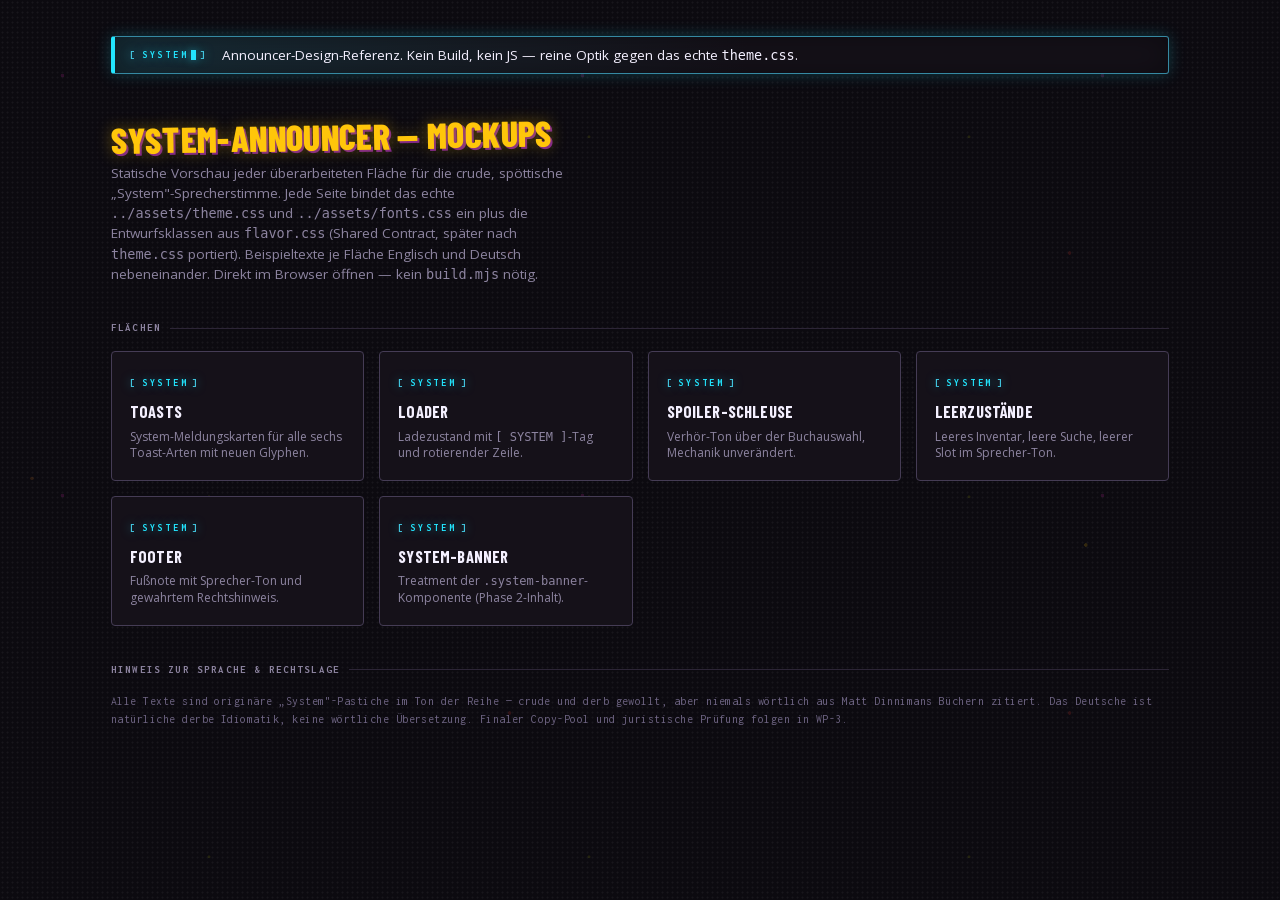
==== mockups/index.html @ 51b29f86 "feat(mockups): WP-1 static HTML mockups with announcer flavor.css" ====
<!doctype html>
<html lang="de">
  <head>
    <meta charset="utf-8" />
    <meta name="viewport" content="width=device-width, initial-scale=1" />
    <title>System-Announcer — Mockup-Galerie</title>
    <link rel="stylesheet" href="../assets/fonts.css" />
    <link rel="stylesheet" href="../assets/theme.css" />
    <link rel="stylesheet" href="flavor.css" />
  </head>
  <body>
    <div class="mock-page">
      <div class="system-banner" style="margin-bottom: 2rem">
        <span class="system-tag system-tag--caret">SYSTEM<span class="system-caret"></span></span>
        <span class="system-banner-body">
          Announcer-Design-Referenz. Kein Build, kein JS — reine Optik gegen das
          echte <code>theme.css</code>.
        </span>
      </div>

      <h1 class="mock-title">System-Announcer — Mockups</h1>
      <p class="mock-lead">
        Statische Vorschau jeder überarbeiteten Fläche für die crude, spöttische
        „System"-Sprecherstimme. Jede Seite bindet das echte
        <code>../assets/theme.css</code> und <code>../assets/fonts.css</code> ein
        plus die Entwurfsklassen aus <code>flavor.css</code> (Shared Contract,
        später nach <code>theme.css</code> portiert). Beispieltexte je Fläche
        Englisch und Deutsch nebeneinander. Direkt im Browser öffnen — kein
        <code>build.mjs</code> nötig.
      </p>

      <div class="mock-section">
        <h2>Flächen</h2>
        <div class="mock-gallery">
          <a class="mock-card" href="toasts.html">
            <span class="system-tag">SYSTEM</span>
            <h3>Toasts</h3>
            <p>System-Meldungskarten für alle sechs Toast-Arten mit neuen Glyphen.</p>
          </a>
          <a class="mock-card" href="loader.html">
            <span class="system-tag">SYSTEM</span>
            <h3>Loader</h3>
            <p>Ladezustand mit <code>[ SYSTEM ]</code>-Tag und rotierender Zeile.</p>
          </a>
          <a class="mock-card" href="gate.html">
            <span class="system-tag">SYSTEM</span>
            <h3>Spoiler-Schleuse</h3>
            <p>Verhör-Ton über der Buchauswahl, Mechanik unverändert.</p>
          </a>
          <a class="mock-card" href="empty-states.html">
            <span class="system-tag">SYSTEM</span>
            <h3>Leerzustände</h3>
            <p>Leeres Inventar, leere Suche, leerer Slot im Sprecher-Ton.</p>
          </a>
          <a class="mock-card" href="footer.html">
            <span class="system-tag">SYSTEM</span>
            <h3>Footer</h3>
            <p>Fußnote mit Sprecher-Ton und gewahrtem Rechtshinweis.</p>
          </a>
          <a class="mock-card" href="system-banner.html">
            <span class="system-tag">SYSTEM</span>
            <h3>System-Banner</h3>
            <p>Treatment der <code>.system-banner</code>-Komponente (Phase 2-Inhalt).</p>
          </a>
        </div>
      </div>

      <div class="mock-section">
        <h2>Hinweis zur Sprache &amp; Rechtslage</h2>
        <p class="mock-note">
          Alle Texte sind originäre „System"-Pastiche im Ton der Reihe — crude und
          derb gewollt, aber niemals wörtlich aus Matt Dinnimans Büchern zitiert.
          Das Deutsche ist natürliche derbe Idiomatik, keine wörtliche Übersetzung.
          Finaler Copy-Pool und juristische Prüfung folgen in WP-3.
        </p>
      </div>
    </div>
  </body>
</html>
---- assets/fonts.css ----
/* Erzeugt von fonts.mjs — nicht von Hand bearbeiten.
   Latin-Schnitte von Barlow Condensed, Inconsolata und Open Sans,
   eingebettet, damit die Seite ohne Netzwerk in ihren Schriften erscheint. */

@font-face {
  font-family: 'Barlow Condensed';
  font-style: normal;
  font-weight: 600;
  font-display: swap;
  src: url([data-uri]) format('woff2');
  unicode-range: U+0000-00FF, U+0131, U+0152-0153, U+02BB-02BC, U+02C6, U+02DA, U+02DC, U+0304, U+0308, U+0329, U+2000-206F, U+20AC, U+2122, U+2191, U+2193, U+2212, U+2215, U+FEFF, U+FFFD;
}

@font-face {
  font-family: 'Barlow Condensed';
  font-style: normal;
  font-weight: 700;
  font-display: swap;
  src: url([data-uri]) format('woff2');
  unicode-range: U+0000-00FF, U+0131, U+0152-0153, U+02BB-02BC, U+02C6, U+02DA, U+02DC, U+0304, U+0308, U+0329, U+2000-206F, U+20AC, U+2122, U+2191, U+2193, U+2212, U+2215, U+FEFF, U+FFFD;
}

@font-face {
  font-family: 'Barlow Condensed';
  font-style: normal;
  font-weight: 800;
  font-display: swap;
  src: url([data-uri]) format('woff2');
  unicode-range: U+0000-00FF, U+0131, U+0152-0153, U+02BB-02BC, U+02C6, U+02DA, U+02DC, U+0304, U+0308, U+0329, U+2000-206F, U+20AC, U+2122, U+2191, U+2193, U+2212, U+2215, U+FEFF, U+FFFD;
}

@font-face {
  font-family: 'Inconsolata';
  font-style: normal;
  font-weight: 400 700;
  font-stretch: 100%;
  font-display: swap;
  src: url([data-uri]) format('woff2');
  unicode-range: U+0000-00FF, U+0131, U+0152-0153, U+02BB-02BC, U+02C6, U+02DA, U+02DC, U+0304, U+0308, U+0329, U+2000-206F, U+20AC, U+2122, U+2191, U+2193, U+2212, U+2215, U+FEFF, U+FFFD;
}

@font-face {
  font-family: 'Open Sans';
  font-style: italic;
  font-weight: 400;
  font-stretch: 100%;
  font-display: swap;
  src: url([data-uri]) format('woff2');
  unicode-range: U+0000-00FF, U+0131, U+0152-0153, U+02BB-02BC, U+02C6, U+02DA, U+02DC, U+0304, U+0308, U+0329, U+2000-206F, U+20AC, U+2122, U+2191, U+2193, U+2212, U+2215, U+FEFF, U+FFFD;
}

@font-face {
  font-family: 'Open Sans';
  font-style: normal;
  font-weight: 400 700;
  font-stretch: 100%;
  font-display: swap;
  src: url([data-uri]) format('woff2');
  unicode-range: U+0000-00FF, U+0131, U+0152-0153, U+02BB-02BC, U+02C6, U+02DA, U+02DC, U+0304, U+0308, U+0329, U+2000-206F, U+20AC, U+2122, U+2191, U+2193, U+2212, U+2215, U+FEFF, U+FFFD;
}
---- assets/theme.css ----
/* =========================================================================
   Crawler Blacklight — dunkles Theme
   Farben nach den Buchcovern der Reihe: fast schwarzer Grund, pro Band eine
   Neonfarbe, Glow statt Druckschatten. Carl trägt das Gelb von Buch 1,
   Donut das Magenta von Buch 2; die Zeitleiste läuft durch alle acht.

   Ersetzt das ursprüngliche Stylesheet des Vite-Builds vollständig. Die
   --r-*-Variablennamen sind fix: das JS setzt inline `--qcolor: var(--r-<tier>)`.
   ========================================================================= */

:root {
  --paper: #0c0a10;
  --card: #151119;
  --inset: #1c1722;

  --ink: #f4f0ff;
  --ink-2: #c9c2d6;
  --ink-3: #8d84a0;
  --ink-4: #6f6584;

  --rule: #2c2536;
  --rule-strong: #453c55;

  /* Echte dunkle Fläche — dunkler als jede Karte */
  --black: #0a090d;

  /* Die acht Bandfarben der Cover */
  --book-1: #ffc60a;
  --book-2: #ff2ecc;
  --book-3: #ff3b30;
  --book-4: #eaff00;
  --book-5: #39ff14;
  --book-6: #ff8b1f;
  --book-7: #2ef5c8;
  --book-8: #ff4d5a;

  --amber: var(--book-1);
  --amber-deep: #ffd75e; /* Amber als Text, auf dunklem Grund aufgehellt */
  --crimson: var(--book-2); /* Akzent: das Magenta von Buch 2 */
  --blue: #23e6ff;
  --mint: var(--book-7);
  --acid: var(--book-4);

  /* Raritäten, auf dunklem Grund kontrastgeprüft und neonisiert */
  --r-common: #a49bb4;
  --r-enchanted: #00e5b0;
  --r-uncommon: #4bd936;
  --r-rare: #3fa8ff;
  --r-epic: #c86bff;
  --r-legendary: #ff8b1f;
  --r-unique: #ffc60a;
  --r-celestial: #23e6ff;

  --display: "Barlow Condensed", "Arial Narrow", sans-serif;
  --body: "Open Sans", system-ui, sans-serif;
  --data: Inconsolata, ui-monospace, monospace;

  --shadow-print: 0 0 14px rgba(244, 240, 255, 0.16);
  font-size: 15px;
}

* {
  box-sizing: border-box;
}

body {
  margin: 0;
  /* Konfetti-Sprenkel in den Bandfarben, dazu ein feines Sternenraster */
  background-color: var(--paper);
  background-image:
    radial-gradient(circle at 12% 18%, rgba(255, 46, 204, 0.14) 0 1.5px, transparent 2px),
    radial-gradient(circle at 78% 9%, rgba(255, 198, 10, 0.16) 0 1.5px, transparent 2px),
    radial-gradient(circle at 33% 74%, rgba(46, 245, 200, 0.13) 0 1.5px, transparent 2px),
    radial-gradient(circle at 91% 55%, rgba(255, 59, 48, 0.14) 0 1.5px, transparent 2px),
    radial-gradient(circle at 55% 38%, rgba(234, 255, 0, 0.1) 0 1px, transparent 1.8px),
    radial-gradient(circle at 5% 92%, rgba(255, 139, 31, 0.12) 0 1.5px, transparent 2px),
    radial-gradient(rgba(255, 255, 255, 0.05) 0.8px, transparent 1.2px);
  background-size:
    520px 420px,
    610px 500px,
    470px 530px,
    560px 460px,
    380px 360px,
    640px 520px,
    5px 5px;
  color: var(--ink-2);
  font-family: var(--body);
  font-size: 0.95rem;
  line-height: 1.5;
  min-height: 100vh;
  overflow-x: hidden;
  -webkit-font-smoothing: antialiased;
}

#root {
  min-height: 100vh;
  display: flex;
  flex-direction: column;
  position: relative;
}

/* Der Funken-Canvas bleibt still — boot.js legt ihn ohnehin lahm. */
.embers {
  display: none;
}

h1,
h2,
h3 {
  font-family: var(--display);
  font-weight: 700;
  text-transform: uppercase;
  letter-spacing: 0.01em;
  color: var(--ink);
}

:focus-visible {
  outline: 2px solid var(--crimson);
  outline-offset: 2px;
}

/* ---------------------------------------------------------------- header */

.site-header {
  text-align: center;
  padding: 2.6rem 1rem 0.5rem;
  position: relative;
  z-index: 3;
}

/* Covertypo: leicht gekippt, Gelb von Buch 1, violetter Hard-Shadow */
.site-header h1 {
  margin: 0;
  font-size: clamp(2.2rem, 6vw, 3.6rem);
  font-weight: 800;
  letter-spacing: -0.005em;
  line-height: 0.95;
  transform: rotate(-1.5deg);
  color: var(--amber);
  text-shadow:
    0 0 18px rgba(255, 198, 10, 0.55),
    0 0 60px rgba(255, 198, 10, 0.25),
    3px 3px 0 #7a1f8f;
}

.site-header .tagline {
  color: var(--ink-3);
  margin-top: 0.5rem;
  font-size: 0.92rem;
}

/* Neon-Linie mit Magenta-Marke in der Mitte */
.header-rule {
  width: min(420px, 70%);
  height: 9px;
  margin: 1rem auto 0;
  background:
    linear-gradient(var(--crimson) 0 0) center / 9px 9px no-repeat,
    linear-gradient(
        90deg,
        transparent,
        var(--amber) 18%,
        var(--mint) 50%,
        var(--crimson) 82%,
        transparent
      )
      center / 100% 2px no-repeat;
  filter: drop-shadow(0 0 6px rgba(255, 46, 204, 0.6));
}

.search-pill {
  display: inline-flex;
  align-items: center;
  gap: 0.5rem;
  margin-top: 1.1rem;
  background: var(--card);
  border: 1px solid var(--mint);
  border-radius: 999px;
  padding: 0.4rem 0.7rem 0.4rem 0.9rem;
  color: var(--ink-2);
  font-family: var(--body);
  font-size: 0.85rem;
  cursor: pointer;
  box-shadow:
    0 0 12px rgba(46, 245, 200, 0.25),
    inset 0 0 14px rgba(46, 245, 200, 0.06);
  transition:
    box-shadow 0.15s,
    color 0.15s,
    transform 0.15s;
}

.search-pill:hover {
  color: var(--ink);
  box-shadow:
    0 0 18px rgba(46, 245, 200, 0.5),
    inset 0 0 14px rgba(46, 245, 200, 0.1);
  transform: translate(-2px, -2px);
}

.search-pill-glyph {
  color: var(--mint);
  font-size: 0.95rem;
}

.search-pill kbd,
.palette kbd {
  font-family: var(--data);
  font-weight: 700;
  font-size: 0.66rem;
  letter-spacing: 0.06em;
  color: var(--black);
  background: var(--mint);
  border: none;
  border-radius: 2px;
  padding: 0.18rem 0.4rem;
}

/* ----------------------------------------------------------------- sheets */

.sheets {
  display: grid;
  grid-template-columns: 1fr 1fr;
  gap: 2rem;
  max-width: 1220px;
  width: 100%;
  margin: 2rem auto 0;
  padding: 0 1.6rem 11rem;
  flex: 1;
  align-items: start;
  position: relative;
  z-index: 3;
}

@media (max-width: 920px) {
  .sheets {
    grid-template-columns: 1fr;
  }
}

/* Jede Karte trägt eine Bandfarbe: Carl das Gelb von Buch 1,
   Donut das Magenta von Buch 2 — wie nebeneinander im Regal. */
.panel {
  --accent: var(--book-1);
  position: relative;
  background: var(--card);
  border: 1px solid var(--accent);
  border-radius: 4px;
  box-shadow:
    0 0 0 1px rgba(0, 0, 0, 0.6),
    0 0 22px color-mix(in srgb, var(--accent) 32%, transparent),
    inset 0 0 40px rgba(0, 0, 0, 0.45);
}

.sheets > .panel:nth-child(2) {
  --accent: var(--book-2);
}

/* Passkreuze des Print-Themes — im Blacklight nur noch ein Hauch */
.panel:before,
.panel:after,
.panel .corner-b:before,
.panel .corner-b:after {
  content: "";
  position: absolute;
  width: 14px;
  height: 14px;
  border: 0 solid var(--rule-strong);
  z-index: 4;
  pointer-events: none;
}

.panel:before {
  top: -9px;
  left: -9px;
  border-top-width: 1px;
  border-left-width: 1px;
}

.panel:after {
  top: -9px;
  right: -9px;
  border-top-width: 1px;
  border-right-width: 1px;
}

.panel .corner-b:before {
  bottom: -12px;
  left: -9px;
  border-bottom-width: 1px;
  border-left-width: 1px;
}

.panel .corner-b:after {
  bottom: -12px;
  right: -9px;
  border-bottom-width: 1px;
  border-right-width: 1px;
}

.panel-head {
  display: flex;
  align-items: center;
  gap: 1rem;
  padding: 1.1rem 1.2rem 1rem;
  border-bottom: 1px dashed var(--rule-strong);
  position: relative;
}

.portrait {
  width: 68px;
  height: 68px;
  display: grid;
  place-items: center;
  color: var(--black);
  background: var(--accent);
  border-radius: 4px;
  flex-shrink: 0;
  box-shadow: 0 0 16px color-mix(in srgb, var(--accent) 55%, transparent);
  transform: rotate(-2deg);
}

.identity {
  min-width: 0;
}

.identity h2 {
  margin: 0;
  font-size: 1.9rem;
  font-weight: 800;
  line-height: 1;
  color: var(--accent);
  text-shadow: 0 0 14px color-mix(in srgb, var(--accent) 50%, transparent);
  white-space: nowrap;
  overflow: hidden;
  text-overflow: ellipsis;
}

.identity .subtitle {
  font-family: var(--data);
  color: var(--ink-3);
  font-size: 0.74rem;
  text-transform: uppercase;
  letter-spacing: 0.16em;
  margin-top: 2px;
}

.identity .raceclass {
  color: var(--mint);
  font-size: 0.86rem;
  font-weight: 600;
  margin-top: 5px;
  line-height: 1.3;
}

.level-badge {
  margin-left: auto;
  text-align: center;
  flex-shrink: 0;
  width: 62px;
  height: 62px;
  display: grid;
  place-content: center;
  background: var(--accent);
  border-radius: 50%;
  box-shadow: 0 0 20px color-mix(in srgb, var(--accent) 60%, transparent);
  transform: rotate(6deg);
}

.level-badge .num {
  font-family: var(--display);
  font-weight: 800;
  font-size: 1.8rem;
  color: var(--black);
  line-height: 1;
  font-variant-numeric: tabular-nums;
}

.level-badge .lbl {
  font-family: var(--data);
  font-size: 0.5rem;
  font-weight: 700;
  text-transform: uppercase;
  letter-spacing: 0.16em;
  color: var(--black);
  opacity: 0.7;
  margin-top: 1px;
}

.level-badge.flash {
  animation: badgeburst 0.9s cubic-bezier(0.2, 0.9, 0.3, 1.2);
}

@keyframes badgeburst {
  0% {
    transform: scale(1.18) rotate(6deg);
    background: var(--crimson);
  }
  to {
    transform: scale(1) rotate(6deg);
  }
}

.panel-body {
  padding: 1.2rem;
  display: flex;
  flex-direction: column;
  gap: 1.4rem;
}

/* Abschnittsmarken im Datenstil */
.section-title {
  font-family: var(--data);
  font-size: 0.68rem;
  font-weight: 700;
  text-transform: uppercase;
  letter-spacing: 0.2em;
  color: var(--ink-3);
  display: flex;
  align-items: center;
  gap: 0.55rem;
  margin-bottom: 0.7rem;
}

.section-title .st-icon {
  color: var(--accent, var(--crimson));
  display: inline-flex;
}

.section-title:after {
  content: "";
  flex: 1;
  height: 1px;
  background: var(--rule);
}

.ach-count {
  font-family: var(--data);
  color: var(--ink-3);
  font-weight: 400;
  font-size: 0.66rem;
  letter-spacing: 0.08em;
}

/* ------------------------------------------------------------------ stats */

.stat-grid {
  display: grid;
  grid-template-columns: repeat(5, 1fr);
  gap: 0.5rem;
}

@media (max-width: 480px) {
  .stat-grid {
    grid-template-columns: repeat(3, 1fr);
  }
}

.stat {
  position: relative;
  background: var(--inset);
  border: 1px solid var(--rule);
  border-radius: 3px;
  padding: 0.55rem 0.3rem 0.45rem;
  text-align: center;
  cursor: default;
  transition:
    border-color 0.18s,
    transform 0.18s,
    box-shadow 0.18s;
}

.stat:hover {
  border-color: var(--accent, var(--amber));
  transform: translate(-2px, -2px);
  box-shadow: 0 0 14px color-mix(in srgb, var(--accent, var(--amber)) 35%, transparent);
}

.stat .abbr {
  font-family: var(--data);
  font-size: 0.64rem;
  font-weight: 700;
  letter-spacing: 0.16em;
  color: var(--ink-3);
}

.stat .val {
  font-family: var(--display);
  font-size: 2.1rem;
  font-weight: 800;
  line-height: 1.05;
  color: var(--ink);
  font-variant-numeric: tabular-nums;
}

.stat .gear {
  font-family: var(--data);
  font-size: 0.64rem;
  color: var(--r-uncommon);
  min-height: 0.9rem;
}

.stat.unknown .val {
  color: var(--ink-4);
}

.stat-caveat {
  margin-top: 0.55rem;
  font-size: 0.72rem;
  color: var(--ink-3);
  line-height: 1.4;
}

/* Änderung: Amber-Blitz, auf dunklem Grund halbtransparent */
.stat.changed {
  border-color: var(--rule-strong);
  animation: markchange 1.1s ease-out;
}

.slot.changed {
  border-color: var(--rule-strong);
  animation: markchange 1.1s ease-out;
}

@keyframes markchange {
  0% {
    background-color: color-mix(in srgb, var(--amber) 45%, var(--inset));
  }
  to {
    background-color: var(--inset);
  }
}

/* --------------------------------------------------------------- equipment */

.equip-grid {
  display: grid;
  grid-template-columns: repeat(auto-fill, minmax(158px, 1fr));
  gap: 0.5rem;
}

.slot {
  --qcolor: var(--r-common);
  display: flex;
  align-items: center;
  gap: 0.6rem;
  background: var(--inset);
  border: 1px solid var(--rule);
  border-left: 3px solid var(--rule-strong);
  border-radius: 3px;
  padding: 0.45rem 0.55rem;
  min-height: 58px;
  cursor: default;
  position: relative;
  overflow: hidden;
  transition:
    border-color 0.18s,
    transform 0.18s,
    box-shadow 0.18s;
}

.slot.filled {
  border-left-color: var(--qcolor);
}

.slot.filled:hover {
  transform: translate(-2px, -2px);
  border-color: var(--qcolor);
  border-left-color: var(--qcolor);
  box-shadow: 0 0 14px color-mix(in srgb, var(--qcolor) 35%, transparent);
}

.slot .slot-icon {
  width: 36px;
  height: 36px;
  flex-shrink: 0;
  display: grid;
  place-items: center;
  background: var(--card);
  border: 1px solid var(--rule);
  border-radius: 3px;
  color: var(--qcolor);
}

.slot.empty .slot-icon {
  color: var(--ink-4);
}

.slot .slot-info {
  min-width: 0;
}

.slot .slot-name {
  font-size: 0.84rem;
  font-weight: 600;
  color: var(--ink);
  line-height: 1.2;
  display: -webkit-box;
  -webkit-line-clamp: 2;
  -webkit-box-orient: vertical;
  overflow: hidden;
}

.slot .slot-label {
  font-family: var(--data);
  font-size: 0.58rem;
  text-transform: uppercase;
  letter-spacing: 0.14em;
  color: var(--ink-3);
  margin-top: 2px;
}

.slot-tier {
  font-family: var(--data);
  font-size: 0.58rem;
  font-weight: 700;
  text-transform: uppercase;
  letter-spacing: 0.1em;
}

.slot.empty .slot-name {
  color: var(--ink-4);
  font-weight: 400;
}

/* Der Glanz kehrt zurück: unter Schwarzlicht darf er wieder Magie sein */
.slot.shine:after {
  content: "";
  position: absolute;
  top: 0;
  left: -80%;
  width: 45%;
  height: 100%;
  background: linear-gradient(
    105deg,
    transparent,
    color-mix(in srgb, var(--qcolor) 22%, transparent),
    transparent
  );
  animation: sweep 3.8s ease-in-out infinite;
}

@keyframes sweep {
  0%,
  55% {
    left: -80%;
  }
  85%,
  to {
    left: 130%;
  }
}

.q-common {
  color: var(--r-common);
}
.q-enchanted {
  color: var(--r-enchanted);
}
.q-uncommon {
  color: var(--r-uncommon);
}
.q-rare {
  color: var(--r-rare);
}
.q-epic {
  color: var(--r-epic);
}
.q-legendary {
  color: var(--r-legendary);
}
.q-unique {
  color: var(--r-unique);
}
.q-celestial {
  color: var(--r-celestial);
}

/* --------------------------------------------------------------- inventory */

.inv-grid {
  display: flex;
  flex-wrap: wrap;
  gap: 0.4rem;
}

.inv-item {
  --qcolor: var(--r-common);
  display: inline-flex;
  align-items: center;
  gap: 0.42rem;
  background: var(--inset);
  border: 1px solid var(--rule);
  border-left: 3px solid var(--qcolor);
  border-radius: 3px;
  padding: 0.3rem 0.6rem 0.3rem 0.45rem;
  font-size: 0.82rem;
  color: var(--ink);
  cursor: default;
  transition:
    border-color 0.15s,
    transform 0.15s,
    box-shadow 0.15s;
}

.inv-item.tier-common {
  border-left-color: var(--rule-strong);
}

.inv-item .inv-icon {
  color: var(--qcolor);
  display: inline-flex;
}

.inv-item:hover {
  border-color: var(--qcolor);
  border-left-color: var(--qcolor);
  transform: translate(-1px, -1px);
  box-shadow: 0 0 10px color-mix(in srgb, var(--qcolor) 30%, transparent);
}

.inv-item .qty {
  font-family: var(--data);
  color: var(--ink-3);
  font-size: 0.72rem;
  font-variant-numeric: tabular-nums;
}

.inv-more {
  color: var(--ink-3);
  font-size: 0.8rem;
  padding: 0.3rem;
}

/* -------------------------------------------------------------------- tags */

.tags {
  display: flex;
  flex-wrap: wrap;
  gap: 0.35rem;
}

.tag {
  display: inline-flex;
  align-items: center;
  gap: 0.35rem;
  background: var(--inset);
  border: 1px solid var(--rule);
  border-radius: 3px;
  padding: 0.25rem 0.55rem;
  font-size: 0.8rem;
  color: var(--ink);
  transition: border-color 0.15s;
}

.tag:hover {
  border-color: var(--rule-strong);
}

.tag b {
  font-family: var(--data);
  color: var(--crimson);
  font-weight: 700;
  font-size: 0.72rem;
  font-variant-numeric: tabular-nums;
}

.tag.spell b {
  color: var(--r-epic);
}

.tag.spell:hover {
  border-color: var(--r-epic);
}

/* ------------------------------------------------------------ achievements */

.ach-list {
  max-height: 158px;
  overflow-y: auto;
  display: flex;
  flex-direction: column;
  gap: 0.4rem;
  padding-right: 0.3rem;
  scrollbar-width: thin;
  scrollbar-color: var(--rule-strong) transparent;
}

.ach {
  font-size: 0.82rem;
  border-left: 3px solid var(--amber);
  padding: 0.1rem 0 0.1rem 0.6rem;
}

.ach .ach-name {
  color: var(--ink);
  font-weight: 700;
}

.ach .ach-desc {
  color: var(--ink-3);
}

/* ----------------------------------------------------------------- tooltip */

.tooltip {
  --qcolor: var(--r-common);
  position: fixed;
  z-index: 100;
  width: 300px;
  pointer-events: none;
  background: var(--card);
  border: 1px solid color-mix(in srgb, var(--qcolor) 55%, var(--rule));
  border-top: 3px solid var(--qcolor);
  border-radius: 3px;
  box-shadow:
    0 0 22px color-mix(in srgb, var(--qcolor) 25%, transparent),
    0 14px 34px rgba(0, 0, 0, 0.6);
  font-size: 0.85rem;
  animation: ttfade 0.14s ease-out;
  overflow: hidden;
}

@keyframes ttfade {
  0% {
    opacity: 0;
    transform: translateY(6px);
  }
  to {
    opacity: 1;
  }
}

.tooltip .tt-head {
  display: flex;
  align-items: center;
  gap: 0.6rem;
  padding: 0.7rem 0.9rem 0.6rem;
  border-bottom: 1px solid var(--rule);
}

.tooltip .tt-icon {
  width: 32px;
  height: 32px;
  flex-shrink: 0;
  display: grid;
  place-items: center;
  background: var(--inset);
  border: 1px solid var(--rule);
  border-radius: 3px;
  color: var(--qcolor);
}

.tooltip .tt-name {
  font-family: var(--display);
  font-weight: 700;
  text-transform: uppercase;
  font-size: 1.1rem;
  line-height: 1.1;
  color: var(--ink);
}

.tooltip .tt-inner {
  padding: 0.6rem 0.9rem 0.8rem;
}

.tooltip .tt-type {
  font-family: var(--data);
  color: var(--qcolor);
  font-size: 0.66rem;
  font-weight: 700;
  text-transform: uppercase;
  letter-spacing: 0.14em;
  margin-bottom: 0.45rem;
}

.tooltip .tt-stats {
  color: var(--r-uncommon);
  font-family: var(--data);
  font-size: 0.8rem;
}

.tooltip .tt-stats div {
  margin: 0.12rem 0;
}

.tooltip .tt-effects {
  color: var(--r-rare);
  margin-top: 0.4rem;
  line-height: 1.4;
}

.tooltip .tt-desc {
  color: var(--ink-2);
  font-style: italic;
  margin-top: 0.5rem;
  line-height: 1.45;
}

.tooltip .tt-src {
  font-family: var(--data);
  color: var(--ink-3);
  font-size: 0.7rem;
  margin-top: 0.6rem;
  border-top: 1px solid var(--rule);
  padding-top: 0.45rem;
}

.tt-stats-label {
  font-family: var(--data);
  color: var(--ink-3);
  font-size: 0.66rem;
  text-transform: uppercase;
  letter-spacing: 0.12em;
  margin-bottom: 0.2rem;
}

.tt-meta-label {
  color: var(--ink-3);
}

/* ------------------------------------------------------------------ toasts */

.toasts {
  position: fixed;
  top: 1rem;
  right: 1rem;
  z-index: 90;
  display: flex;
  flex-direction: column;
  gap: 0.5rem;
  pointer-events: none;
  max-width: min(340px, 86vw);
}

.toast {
  display: flex;
  align-items: center;
  gap: 0.65rem;
  background: var(--card);
  border: 1px solid var(--rule-strong);
  border-left: 5px solid var(--amber);
  border-radius: 3px;
  padding: 0.6rem 0.9rem 0.6rem 0.7rem;
  box-shadow:
    0 0 18px rgba(255, 198, 10, 0.2),
    0 10px 26px rgba(0, 0, 0, 0.55);
  --d: 0ms;
  animation:
    toastin 0.35s cubic-bezier(0.2, 0.9, 0.3, 1.2) backwards,
    toastout 0.4s ease-in forwards;
  animation-delay: var(--d), calc(2.9s + var(--d));
}

@keyframes toastin {
  0% {
    opacity: 0;
    transform: translate(60px);
  }
  to {
    opacity: 1;
    transform: none;
  }
}

@keyframes toastout {
  to {
    opacity: 0;
    transform: translate(40px);
  }
}

.toast-icon {
  color: var(--ink);
  display: grid;
  place-items: center;
  flex-shrink: 0;
}

.toast-head {
  font-family: var(--data);
  font-weight: 700;
  font-size: 0.66rem;
  letter-spacing: 0.16em;
  text-transform: uppercase;
  color: var(--amber-deep);
}

.toast-body {
  font-size: 0.85rem;
  color: var(--ink);
  line-height: 1.3;
}

.toast-level_up {
  border-left-color: var(--crimson);
  box-shadow:
    0 0 18px rgba(255, 46, 204, 0.25),
    0 10px 26px rgba(0, 0, 0, 0.55);
}

.toast-level_up .toast-head {
  color: var(--crimson);
}

.toast-item_gained {
  border-left-color: var(--r-epic);
  box-shadow:
    0 0 18px rgba(200, 107, 255, 0.25),
    0 10px 26px rgba(0, 0, 0, 0.55);
}

.toast-item_gained .toast-head {
  color: var(--r-epic);
}

/* ------------------------------------------------ timeline: die Sendeleiste
   Noch dunkler als die Seite; der Regenbogen darin läuft durch alle acht
   Bandfarben — die Leseposition wandert buchstäblich durchs Regal.          */

.timeline {
  position: fixed;
  bottom: 0;
  left: 0;
  right: 0;
  background: rgba(10, 9, 13, 0.94);
  -webkit-backdrop-filter: blur(6px);
  backdrop-filter: blur(6px);
  border-top: 1px solid var(--crimson);
  box-shadow: 0 0 24px rgba(255, 46, 204, 0.22);
  padding: 0.85rem 1.4rem 1rem;
  z-index: 50;
}

.timeline-inner {
  max-width: 1220px;
  margin: 0 auto;
}

.timeline-top {
  display: flex;
  align-items: center;
  margin-bottom: 0.5rem;
  gap: 1rem;
}

.play-btn {
  width: 34px;
  height: 34px;
  border-radius: 50%;
  border: none;
  background: var(--amber);
  color: var(--black);
  font-size: 0.8rem;
  cursor: pointer;
  display: grid;
  place-items: center;
  box-shadow: 0 0 14px rgba(255, 198, 10, 0.5);
  transition: transform 0.15s;
  flex-shrink: 0;
}

.play-btn:hover {
  transform: scale(1.08);
}

.timeline-top .where {
  font-family: var(--display);
  color: var(--ink);
  font-weight: 700;
  text-transform: uppercase;
  font-size: 1.35rem;
  letter-spacing: 0.01em;
  white-space: nowrap;
}

.timeline-top .floor {
  font-family: var(--data);
  color: var(--black);
  background: var(--acid);
  font-size: 0.72rem;
  font-weight: 700;
  letter-spacing: 0.14em;
  text-transform: uppercase;
  border: none;
  padding: 0.24rem 0.6rem;
  border-radius: 3px;
  white-space: nowrap;
  box-shadow: 0 0 10px rgba(234, 255, 0, 0.4);
}

/* Der Tastaturhinweis erscheint nur, wo er ungekürzt in eine Zeile passt. */
.timeline-top .hint {
  display: none;
  font-family: var(--data);
  color: var(--ink-3);
  font-size: 0.7rem;
  letter-spacing: 0.05em;
  text-align: right;
  flex: 1;
  min-width: 0;
  white-space: nowrap;
}

@media (min-width: 1400px) {
  .timeline-top .hint {
    display: block;
  }
}

@media (max-width: 700px) {
  .timeline-top {
    flex-wrap: wrap;
    row-gap: 0.4rem;
  }
  .timeline-top .hint {
    display: none;
  }
  .cap-select {
    margin-left: auto;
  }
  .cap-select span {
    display: none;
  }
  .cap-select select {
    max-width: 46vw;
    text-overflow: ellipsis;
  }
}

.cap-select {
  display: inline-flex;
  align-items: center;
  margin-left: auto; /* hält die Auswahl rechts, auch ohne Hinweistext */
  gap: 0.45rem;
  font-family: var(--data);
  font-size: 0.7rem;
  text-transform: uppercase;
  letter-spacing: 0.1em;
  color: var(--ink-3);
  white-space: nowrap;
}

.cap-select select {
  background: var(--inset);
  color: var(--ink);
  border: 1px solid var(--rule-strong);
  border-radius: 3px;
  font-family: var(--display);
  font-weight: 600;
  text-transform: uppercase;
  letter-spacing: 0.02em;
  font-size: 0.9rem;
  padding: 0.25rem 0.4rem;
  cursor: pointer;
}

.cap-select select:hover {
  border-color: var(--amber);
}

.scrubber {
  position: relative;
  height: 36px;
}

.scrubber input[type="range"] {
  -webkit-appearance: none;
  appearance: none;
  width: 100%;
  height: 36px;
  margin: 0;
  background: transparent;
  position: relative;
  z-index: 2;
  cursor: pointer;
}

.scrubber input[type="range"]::-webkit-slider-runnable-track {
  height: 8px;
  background: transparent;
}

.scrubber input[type="range"]::-moz-range-track {
  height: 8px;
  background: transparent;
}

.scrubber input[type="range"]::-webkit-slider-thumb {
  -webkit-appearance: none;
  width: 22px;
  height: 22px;
  margin-top: -7px;
  border-radius: 50%;
  background: var(--black);
  border: 4px solid var(--amber);
  box-shadow: 0 0 14px rgba(255, 198, 10, 0.7);
}

.scrubber input[type="range"]::-moz-range-thumb {
  width: 19px;
  height: 19px;
  border-radius: 50%;
  background: var(--black);
  border: 4px solid var(--amber);
  box-shadow: 0 0 14px rgba(255, 198, 10, 0.7);
}

.track {
  position: absolute;
  top: 14px;
  left: 0;
  right: 0;
  height: 8px;
  border-radius: 4px;
  background: #221d2b;
  overflow: hidden;
  z-index: 1;
}

/* Der Regenbogen aller acht Bandfarben. background-attachment: fixed hält
   ihn ortsfest, während die Füllung darüber wächst. */
.track .fill {
  height: 100%;
  background: linear-gradient(
    90deg,
    var(--book-1),
    var(--book-2) 15%,
    var(--book-3) 29%,
    var(--book-4) 43%,
    var(--book-5) 57%,
    var(--book-6) 71%,
    var(--book-7) 85%,
    var(--book-8)
  );
  background-attachment: fixed;
  box-shadow: 0 0 12px rgba(255, 46, 204, 0.3);
}

.ticks {
  position: absolute;
  top: 0;
  left: 0;
  right: 0;
  height: 36px;
  z-index: 1;
  pointer-events: none;
}

.tick {
  position: absolute;
  top: 25px;
  width: 1px;
  height: 6px;
  background: var(--rule-strong);
}

.tick.floor {
  top: 6px;
  height: 26px;
  width: 2px;
  background: var(--rule-strong);
}

.tick.book {
  top: 2px;
  height: 30px;
  width: 2px;
  background: var(--crimson);
  box-shadow: 0 0 6px rgba(255, 46, 204, 0.6);
}

.tick-label {
  position: absolute;
  top: -4px;
  transform: translate(-50%);
  font-family: var(--data);
  font-size: 0.56rem;
  font-weight: 700;
  color: var(--ink);
  letter-spacing: 0.12em;
  text-transform: uppercase;
  white-space: nowrap;
}

/* ------------------------------------------------------ command palette ⌘K */

.palette-overlay {
  position: fixed;
  inset: 0;
  z-index: 150;
  background: rgba(5, 4, 8, 0.7);
  -webkit-backdrop-filter: blur(3px);
  backdrop-filter: blur(3px);
  display: flex;
  justify-content: center;
  padding: 12vh 1rem 0;
}

.palette {
  width: min(620px, 100%);
  height: fit-content;
  max-height: 70vh;
  display: flex;
  flex-direction: column;
  background: var(--card);
  border: 1px solid var(--mint);
  border-radius: 4px;
  box-shadow:
    0 0 26px rgba(46, 245, 200, 0.25),
    0 18px 44px rgba(0, 0, 0, 0.65);
  overflow: hidden;
  animation: ttfade 0.14s ease-out;
}

.palette-input-row {
  display: flex;
  align-items: center;
  gap: 0.65rem;
  padding: 0.85rem 0.9rem;
  border-bottom: 1px solid var(--rule-strong);
}

.palette-glyph {
  color: var(--mint);
  font-size: 1.1rem;
}

.palette-input-row input {
  flex: 1;
  background: transparent;
  border: none;
  outline: none;
  color: var(--ink);
  font-family: var(--body);
  font-size: 1rem;
}

.palette-input-row input::placeholder {
  color: var(--ink-4);
}

.palette-results {
  overflow-y: auto;
  padding: 0.35rem 0.45rem 0.5rem;
  scrollbar-width: thin;
  scrollbar-color: var(--rule-strong) transparent;
}

.palette-group {
  font-family: var(--data);
  font-size: 0.62rem;
  font-weight: 700;
  text-transform: uppercase;
  letter-spacing: 0.2em;
  color: var(--ink-3);
  padding: 0.6rem 0.6rem 0.3rem;
}

.palette-item {
  display: flex;
  align-items: center;
  gap: 0.6rem;
  width: 100%;
  text-align: left;
  background: transparent;
  border: 1px solid transparent;
  border-radius: 3px;
  padding: 0.45rem 0.6rem;
  color: var(--ink);
  font-family: var(--body);
  font-size: 0.9rem;
  cursor: pointer;
}

.palette-item.active {
  background: var(--amber);
  border-color: var(--amber);
  box-shadow: 0 0 12px rgba(255, 198, 10, 0.35);
}

.palette-icon {
  display: inline-flex;
  flex-shrink: 0;
}

.palette-name {
  flex: 1;
  min-width: 0;
  white-space: nowrap;
  overflow: hidden;
  text-overflow: ellipsis;
}

.palette-detail {
  color: var(--ink-3);
  font-size: 0.82rem;
}

.palette-where {
  font-family: var(--data);
  color: var(--ink-3);
  font-size: 0.7rem;
  text-transform: uppercase;
  letter-spacing: 0.08em;
  white-space: nowrap;
  flex-shrink: 0;
}

/* Auf dem Amber-Balken trägt nichts mehr seine Raritätsfarbe — sie wäre dort
   nicht lesbar. */
.palette-item.active,
.palette-item.active * {
  color: var(--black);
}

.palette-empty {
  color: var(--ink-3);
  font-style: italic;
  padding: 0.9rem 0.7rem;
}

.palette-hint {
  font-family: var(--data);
  color: var(--ink-3);
  font-size: 0.68rem;
  letter-spacing: 0.06em;
  padding: 0.55rem 0.9rem;
  border-top: 1px solid var(--rule);
}

@media (max-width: 600px) {
  .palette-where,
  .search-pill kbd {
    display: none;
  }
}

/* --------------------------------------------------------- spoiler-schleuse */

.gate {
  position: fixed;
  inset: 0;
  z-index: 200;
  display: grid;
  place-items: center;
  padding: 1.2rem;
  overflow-y: auto;
  background-color: var(--paper);
  background-image:
    radial-gradient(circle at 12% 18%, rgba(255, 46, 204, 0.14) 0 1.5px, transparent 2px),
    radial-gradient(circle at 78% 9%, rgba(255, 198, 10, 0.16) 0 1.5px, transparent 2px),
    radial-gradient(circle at 33% 74%, rgba(46, 245, 200, 0.13) 0 1.5px, transparent 2px),
    radial-gradient(circle at 91% 55%, rgba(255, 59, 48, 0.14) 0 1.5px, transparent 2px),
    radial-gradient(rgba(255, 255, 255, 0.05) 0.8px, transparent 1.2px);
  background-size:
    520px 420px,
    610px 500px,
    470px 530px,
    560px 460px,
    5px 5px;
}

.gate-card {
  max-width: 560px;
  width: 100%;
  background: var(--card);
  border: 1px solid var(--amber);
  border-radius: 4px;
  box-shadow:
    0 0 28px rgba(255, 198, 10, 0.22),
    0 18px 44px rgba(0, 0, 0, 0.6);
  padding: 2rem 2rem 1.4rem;
  text-align: center;
}

.gate-card h1 {
  margin: 0;
  font-size: clamp(1.9rem, 5vw, 2.6rem);
  font-weight: 800;
  line-height: 0.95;
  transform: rotate(-1.5deg);
  color: var(--amber);
  text-shadow:
    0 0 16px rgba(255, 198, 10, 0.5),
    2px 2px 0 #7a1f8f;
}

.gate-sub {
  color: var(--ink-3);
  margin-top: 0.5rem;
  font-size: 0.88rem;
}

.gate-question {
  font-family: var(--display);
  text-transform: uppercase;
  color: var(--ink);
  font-weight: 700;
  font-size: 1.5rem;
  line-height: 1.05;
  margin-top: 1.8rem;
}

.gate-hint {
  color: var(--ink-3);
  font-size: 0.82rem;
  margin: 0.5rem auto 1.2rem;
  max-width: 400px;
  line-height: 1.5;
}

.gate-books {
  display: flex;
  flex-direction: column;
  gap: 0.4rem;
}

/* Jeder Buchknopf trägt die Neonfarbe seines Covers. */
.gate-book {
  --band: var(--book-1);
  display: flex;
  align-items: stretch;
  gap: 0;
  background: var(--inset);
  border: 1px solid var(--rule);
  border-radius: 3px;
  padding: 0;
  cursor: pointer;
  color: var(--ink);
  font-family: var(--body);
  font-size: 0.95rem;
  overflow: hidden;
  transition:
    border-color 0.15s,
    transform 0.15s,
    box-shadow 0.15s;
  text-align: left;
}

.gate-book:nth-child(2) {
  --band: var(--book-2);
}
.gate-book:nth-child(3) {
  --band: var(--book-3);
}
.gate-book:nth-child(4) {
  --band: var(--book-4);
}
.gate-book:nth-child(5) {
  --band: var(--book-5);
}
.gate-book:nth-child(6) {
  --band: var(--book-6);
}
.gate-book:nth-child(7) {
  --band: var(--book-7);
}
.gate-book:nth-child(8) {
  --band: var(--book-8);
}

.gate-book:hover {
  border-color: var(--band);
  transform: translate(-2px, -2px);
  box-shadow: 0 0 16px color-mix(in srgb, var(--band) 40%, transparent);
}

.gate-book-n {
  font-family: var(--data);
  font-weight: 700;
  font-size: 0.68rem;
  letter-spacing: 0.12em;
  text-transform: uppercase;
  color: var(--band);
  background: var(--black);
  flex-shrink: 0;
  width: 5.6rem;
  display: grid;
  place-items: center;
  padding: 0.7rem 0.4rem;
}

.gate-book-title {
  font-family: var(--display);
  font-weight: 600;
  text-transform: uppercase;
  font-size: 1.15rem;
  letter-spacing: 0.01em;
  color: var(--ink);
  display: flex;
  align-items: center;
  padding: 0.55rem 1rem;
  line-height: 1.1;
}

.gate-footer {
  color: var(--ink-4);
  font-size: 0.74rem;
  margin-top: 1.3rem;
}

/* ------------------------------------------------------------------ footer
   Steht im DOM innerhalb der Sendeleiste, also auf schwarzem Grund.        */

.footer-note {
  text-align: center;
  color: var(--ink-3);
  font-size: 0.72rem;
  padding: 0.7rem 1rem 0;
  line-height: 1.6;
}

.footer-note a {
  color: var(--amber);
}

.loading {
  display: grid;
  place-items: center;
  flex: 1;
  font-family: var(--display);
  text-transform: uppercase;
  letter-spacing: 0.1em;
  color: var(--ink-3);
  font-size: 1.4rem;
  animation: pulse 1.6s ease-in-out infinite;
}

@keyframes pulse {
  50% {
    opacity: 0.4;
  }
}

@media (prefers-reduced-motion: reduce) {
  *,
  *:before,
  *:after {
    animation-duration: 0.01ms !important;
    transition-duration: 0.01ms !important;
  }
}
---- mockups/flavor.css ----
/* =========================================================================
   flavor.css — "System"-Announcer-Optik (Entwurf / Shared Contract)
   =========================================================================

   THROWAWAY WORKING COPY. Diese Datei ist die Design-Werkbank für die
   "System"-Sprecher-Identität. Ihre Regeln werden in WP-7 1:1 nach
   assets/theme.css KOPIERT (nicht neu geschrieben); danach wird diese Datei
   gelöscht. Bis dahin ist die hier definierte Klassenliste der verbindliche
   SHARED CONTRACT zwischen

     - den Mockups (mockups/*.html)
     - dem gebauten Theme (assets/theme.css, WP-7)
     - dem App-Markup (assets/app.js, WP-6)

   Wird NACH assets/theme.css geladen und überschreibt dort gezielt die
   bestehenden .toast-* / .loading / .gate* / .slot.empty / .footer-note
   Regeln. Nutzt ausschließlich vorhandene Theme-Variablen (--book-1..8,
   --crimson, --amber, --blue, Raritätsfarben) und Inline-SVG — keine
   externen/Raster-Assets (offline/file://-Zwang).

   Leitidee: Das "System" ist eine fremde, spöttische Spielleiter-Stimme, die
   sich über die Blacklight-Oberfläche legt. Ihr Erkennungszeichen ist ein
   monospaces, neonblaues "SYSTEM"-Label (var(--blue), var(--data)) mit
   Klammern und blinkendem Caret. Die bandtypische Neonfarbe bleibt pro
   Ereignis erhalten (Toast-Kind-Farbe an der linken Schiene).

   --------------------------------------------------------------------------
   Klassen-Inventar (Shared Contract — WP-6 und WP-7 prüfen dagegen):

     .system-tag            wiederverwendbares "[ SYSTEM ]"-Chip (Kern-Identität)
     .system-tag--caret     Variante mit blinkendem Terminal-Caret
     .system-banner         eigenständiges Sprecher-Banner (jetzt gebaut,
                            Inhalt erst Phase 2)
     .system-banner-body    Textzeile im Banner

     Toast als System-Meldungskarte (überschreibt theme.css):
     .toast                 Karte, setzt --kind (Ereignisfarbe), Schiene via ::before
     .toast-sys             monospacer "SYSTEM"-Header in der Karte
     .toast-copy            Text-Spalte (sys / head / body)
     .toast-head            Kind-Label in --kind
     .toast-body            Flavor-Zeile
     .toast-icon            Glyph-Feld, in --kind getönt
     .toast-level_up / .toast-item_gained / .toast-achievement /
     .toast-title_gained / .toast-spell_gained / .toast-floor_change
                            setzen jeweils nur --kind

     Sprecher-Behandlung bestehender Flächen:
     .loading.system-loading      Loader mit SYSTEM-Tag + Flavor
     .gate-card.system-gate       Spoiler-Schleuse mit SYSTEM-Kopf
     .slot.empty.system-empty     leerer Slot mit spöttischer Zeile
     .footer-note.system-footer   Fußnote im Sprecher-Ton

     Hilfsklassen der Mockups (NICHT Teil des Contracts, nur Demo-Layout):
     .mock-*  — siehe unten, werden nicht portiert
   ========================================================================= */

/* --------------------------------------------------------- Kern: SYSTEM-Tag */

/* Das "[ SYSTEM ]"-Chip — die wiederkehrende Identität auf allen Flächen. */
.system-tag {
  display: inline-flex;
  align-items: center;
  gap: 0.4em;
  font-family: var(--data);
  font-weight: 700;
  font-size: 0.66rem;
  letter-spacing: 0.28em;
  text-transform: uppercase;
  color: var(--blue);
  text-shadow: 0 0 10px color-mix(in srgb, var(--blue) 55%, transparent);
}

/* Neon-Klammern rahmen das Wort wie einen Terminal-Prompt. */
.system-tag::before {
  content: "[";
  color: color-mix(in srgb, var(--blue) 70%, var(--ink-3));
}
.system-tag::after {
  content: "]";
  color: color-mix(in srgb, var(--blue) 70%, var(--ink-3));
}

/* Blinkender Terminal-Caret hinter dem Wort (nur in der --caret-Variante). */
.system-tag--caret .system-caret {
  width: 0.5em;
  height: 1em;
  margin-left: -0.1em;
  background: var(--blue);
  box-shadow: 0 0 8px color-mix(in srgb, var(--blue) 60%, transparent);
  animation: systemblink 1.1s steps(1) infinite;
}

@keyframes systemblink {
  50% {
    opacity: 0;
  }
}

/* ------------------------------------------------------- System-Banner */

/* Eigenständige Sprecher-Leiste. Jetzt gebaut, Inhalt erst Phase 2 —
   deshalb bewusst zurückhaltend, als schmaler Overlay-Streifen. */
.system-banner {
  display: flex;
  align-items: center;
  gap: 0.9rem;
  max-width: 1220px;
  margin: 0 auto;
  padding: 0.6rem 1rem;
  background: linear-gradient(
    90deg,
    color-mix(in srgb, var(--blue) 14%, var(--card)),
    var(--card) 60%
  );
  border: 1px solid color-mix(in srgb, var(--blue) 45%, var(--rule-strong));
  border-left: 4px solid var(--blue);
  border-radius: 3px;
  box-shadow:
    0 0 16px color-mix(in srgb, var(--blue) 22%, transparent),
    inset 0 0 30px rgba(0, 0, 0, 0.4);
}

.system-banner .system-tag {
  flex-shrink: 0;
}

.system-banner-body {
  font-family: var(--body);
  font-size: 0.9rem;
  color: var(--ink);
  line-height: 1.35;
}

/* ------------------------------------------------ Toast als System-Meldung */

/* Jeder Toast wird eine "System-Benachrichtigung": monospacer SYSTEM-Header,
   glühende kind-farbige Schiene links, darunter Kind-Label + Flavor-Zeile.
   --kind trägt die Ereignisfarbe; die Kind-Klassen setzen nur diese Variable. */
.toast {
  --kind: var(--amber);
  display: flex;
  align-items: stretch;
  gap: 0.7rem;
  position: relative;
  overflow: hidden;
  background: linear-gradient(
    180deg,
    color-mix(in srgb, var(--blue) 6%, var(--card)),
    var(--card)
  );
  border: 1px solid var(--rule-strong);
  border-left: none; /* Schiene übernimmt ::before */
  border-radius: 3px;
  padding: 0.6rem 0.9rem 0.6rem 1rem;
  box-shadow:
    0 0 18px color-mix(in srgb, var(--kind) 22%, transparent),
    0 10px 26px rgba(0, 0, 0, 0.55);
}

/* Glühende Ereignis-Schiene links — ersetzt das border-left des Themes. */
.toast::before {
  content: "";
  position: absolute;
  top: 0;
  left: 0;
  bottom: 0;
  width: 5px;
  background: var(--kind);
  box-shadow: 0 0 12px color-mix(in srgb, var(--kind) 70%, transparent);
}

.toast-icon {
  align-self: center;
  color: var(--kind);
  display: grid;
  place-items: center;
  flex-shrink: 0;
  filter: drop-shadow(0 0 6px color-mix(in srgb, var(--kind) 55%, transparent));
}

.toast-icon svg {
  width: 26px;
  height: 26px;
  display: block;
}

.toast-copy {
  min-width: 0;
  display: flex;
  flex-direction: column;
  gap: 0.15rem;
}

/* Monospacer SYSTEM-Header — das Erkennungszeichen der Stimme. */
.toast-sys {
  display: inline-flex;
  align-items: center;
  gap: 0.3rem;
  font-family: var(--data);
  font-weight: 700;
  font-size: 0.56rem;
  letter-spacing: 0.26em;
  text-transform: uppercase;
  color: var(--blue);
  text-shadow: 0 0 8px color-mix(in srgb, var(--blue) 50%, transparent);
}

.toast-sys::before {
  content: "▎";
  color: var(--blue);
  opacity: 0.8;
}

/* Kind-Label ("LEVEL UP", "ITEM") in der Ereignisfarbe. */
.toast-head {
  font-family: var(--data);
  font-weight: 700;
  font-size: 0.66rem;
  letter-spacing: 0.16em;
  text-transform: uppercase;
  color: var(--kind);
}

/* Die eigentliche spöttische Flavor-Zeile. */
.toast-body {
  font-family: var(--body);
  font-size: 0.85rem;
  color: var(--ink);
  line-height: 1.3;
}

/* Pro Kind nur die Ereignisfarbe setzen — alles andere erbt. */
.toast-level_up {
  --kind: var(--crimson);
}
.toast-item_gained {
  --kind: var(--r-epic);
}
.toast-achievement {
  --kind: var(--amber);
}
.toast-title_gained {
  --kind: var(--r-unique);
}
.toast-spell_gained {
  --kind: var(--r-rare);
}
.toast-floor_change {
  --kind: var(--acid);
}

/* --------------------------------------------------------------- Loader */

/* Der Loader spricht jetzt: SYSTEM-Tag oben, darunter die rotierende Zeile.
   .loading behält Pulsieren + Zentrierung aus dem Theme; wir stapeln vertikal. */
.loading.system-loading {
  flex-direction: column;
  gap: 1rem;
  text-align: center;
  padding: 2rem 1.2rem;
  animation: none; /* Puls wandert auf die Textzeile, Tag bleibt ruhig */
}

.system-loading .system-loader-line {
  font-family: var(--display);
  text-transform: uppercase;
  letter-spacing: 0.08em;
  color: var(--ink-2);
  font-size: 1.2rem;
  max-width: 30ch;
  line-height: 1.25;
  animation: pulse 1.6s ease-in-out infinite;
}

/* ------------------------------------------------------- Spoiler-Schleuse */

/* Die Schleuse bekommt einen SYSTEM-Kopf über der Frage — der Sprecher
   verhört den Leser, wie weit er im Crawl steckt. */
.gate-card.system-gate {
  border-color: var(--blue);
  box-shadow:
    0 0 28px color-mix(in srgb, var(--blue) 22%, transparent),
    0 18px 44px rgba(0, 0, 0, 0.6);
}

.system-gate .system-gate-head {
  display: flex;
  justify-content: center;
  margin-bottom: 0.3rem;
}

/* Die spöttische Sprecher-Zeile unter der eigentlichen Frage. */
.system-gate .system-gate-line {
  font-family: var(--body);
  color: var(--ink-2);
  font-size: 0.9rem;
  line-height: 1.45;
  margin: 0.6rem auto 0;
  max-width: 42ch;
}

/* ----------------------------------------------------------- leere Flächen */

/* Leerer Ausrüstungs-Slot / leeres Inventar mit spöttischer Zeile.
   .slot.empty existiert im Theme; wir hängen die System-Stimme an. */
.slot.empty.system-empty {
  flex-direction: column;
  align-items: flex-start;
  justify-content: center;
  gap: 0.35rem;
}

.system-empty .system-empty-tag {
  font-family: var(--data);
  font-weight: 700;
  font-size: 0.54rem;
  letter-spacing: 0.24em;
  text-transform: uppercase;
  color: color-mix(in srgb, var(--blue) 70%, var(--ink-4));
}

.system-empty .system-empty-line {
  font-family: var(--body);
  font-style: italic;
  font-size: 0.8rem;
  color: var(--ink-3);
  line-height: 1.35;
}

/* Freistehender Leerzustand (Suche/Inventar-Panel), größer als ein Slot. */
.system-empty-block {
  display: flex;
  flex-direction: column;
  gap: 0.5rem;
  align-items: center;
  text-align: center;
  padding: 1.8rem 1.2rem;
  background: var(--inset);
  border: 1px dashed var(--rule-strong);
  border-radius: 4px;
  color: var(--ink-3);
}

.system-empty-block .system-empty-line {
  font-size: 0.9rem;
  max-width: 34ch;
}

/* ---------------------------------------------------------------- Footer */

/* Die Fußnote spricht im Sprecher-Ton, behält aber ihre dezente Größe. */
.footer-note.system-footer {
  display: flex;
  flex-direction: column;
  align-items: center;
  gap: 0.35rem;
}

.system-footer .system-footer-line {
  color: var(--ink-3);
  font-size: 0.72rem;
  line-height: 1.55;
  max-width: 64ch;
}

.system-footer .system-tag {
  font-size: 0.56rem;
}

/* Bewegung nur außerhalb von prefers-reduced-motion (Theme führt den globalen
   Guard bereits; hier zur Sicherheit die neuen Animationen explizit stilllegen). */
@media (prefers-reduced-motion: reduce) {
  .system-tag--caret .system-caret,
  .system-loading .system-loader-line {
    animation: none;
  }
}

/* =========================================================================
   Ab hier: reine MOCKUP-Hilfen (.mock-*). NICHT Teil des Shared Contracts,
   werden NICHT nach theme.css portiert — sie bauen nur die Vergleichs-
   Ansichten (EN/DE nebeneinander, Galerie-Layout) in den *.html-Seiten.
   ========================================================================= */

.mock-page {
  max-width: 1100px;
  margin: 0 auto;
  padding: 2.4rem 1.4rem 5rem;
}

.mock-title {
  font-family: var(--display);
  font-weight: 800;
  text-transform: uppercase;
  color: var(--amber);
  font-size: clamp(1.6rem, 4vw, 2.4rem);
  transform: rotate(-1deg);
  text-shadow:
    0 0 16px rgba(255, 198, 10, 0.4),
    2px 2px 0 #7a1f8f;
  margin: 0 0 0.3rem;
}

.mock-lead {
  color: var(--ink-3);
  font-size: 0.9rem;
  margin: 0 0 2rem;
  max-width: 60ch;
  line-height: 1.5;
}

.mock-section {
  margin: 2.4rem 0 0;
}

.mock-section > h2 {
  font-family: var(--data);
  font-size: 0.72rem;
  font-weight: 700;
  letter-spacing: 0.2em;
  text-transform: uppercase;
  color: var(--ink-3);
  display: flex;
  align-items: center;
  gap: 0.6rem;
  margin: 0 0 1rem;
}

.mock-section > h2::after {
  content: "";
  flex: 1;
  height: 1px;
  background: var(--rule);
}

/* EN/DE nebeneinander. */
.mock-pair {
  display: grid;
  grid-template-columns: 1fr 1fr;
  gap: 1rem;
  margin-bottom: 1rem;
}

@media (max-width: 720px) {
  .mock-pair {
    grid-template-columns: 1fr;
  }
}

.mock-lang {
  position: relative;
}

.mock-lang > .mock-flag {
  position: absolute;
  top: -0.6rem;
  left: 0.6rem;
  z-index: 5;
  font-family: var(--data);
  font-size: 0.56rem;
  font-weight: 700;
  letter-spacing: 0.18em;
  text-transform: uppercase;
  color: var(--black);
  background: var(--mint);
  padding: 0.12rem 0.45rem;
  border-radius: 2px;
}

.mock-lang[data-lang="de"] > .mock-flag {
  background: var(--amber);
}

/* Bühne für ein einzelnes Bauteil — dunkler Rahmen wie im echten Layout. */
.mock-stage {
  position: relative;
  background: var(--paper);
  border: 1px solid var(--rule);
  border-radius: 4px;
  padding: 1.4rem;
  min-height: 90px;
  display: flex;
  align-items: center;
  justify-content: center;
  overflow: hidden;
}

/* Toast-Bühne: Toasts sind fixed positioniert — im Mockup statisch zeigen. */
.mock-stage .toasts {
  position: static;
  max-width: 100%;
  width: 100%;
}

.mock-stage .toast {
  animation: none; /* im Mockup nicht ein-/ausblenden */
}

/* Loader/Gate-Bühne braucht Höhe. */
.mock-stage.tall {
  min-height: 220px;
  display: block;
  padding: 0;
}

.mock-stage.tall .loading {
  min-height: 220px;
}

.mock-note {
  font-size: 0.78rem;
  color: var(--ink-4);
  font-family: var(--data);
  letter-spacing: 0.04em;
  margin: 0.2rem 0 1.4rem;
  line-height: 1.5;
}

/* Galerie-Kacheln auf index.html. */
.mock-gallery {
  display: grid;
  grid-template-columns: repeat(auto-fill, minmax(220px, 1fr));
  gap: 1rem;
}

.mock-card {
  display: block;
  text-decoration: none;
  background: var(--card);
  border: 1px solid var(--rule-strong);
  border-radius: 4px;
  padding: 1.2rem;
  transition:
    border-color 0.15s,
    transform 0.15s,
    box-shadow 0.15s;
}

.mock-card:hover {
  border-color: var(--blue);
  transform: translate(-2px, -2px);
  box-shadow: 0 0 16px color-mix(in srgb, var(--blue) 30%, transparent);
}

.mock-card h3 {
  margin: 0.5rem 0 0.3rem;
  font-size: 1.1rem;
  color: var(--ink);
}

.mock-card p {
  margin: 0;
  color: var(--ink-3);
  font-size: 0.8rem;
  line-height: 1.4;
}

.mock-back {
  display: inline-flex;
  align-items: center;
  gap: 0.4rem;
  font-family: var(--data);
  font-size: 0.7rem;
  letter-spacing: 0.12em;
  text-transform: uppercase;
  color: var(--blue);
  text-decoration: none;
  margin-bottom: 1.4rem;
}

.mock-back:hover {
  text-decoration: underline;
}
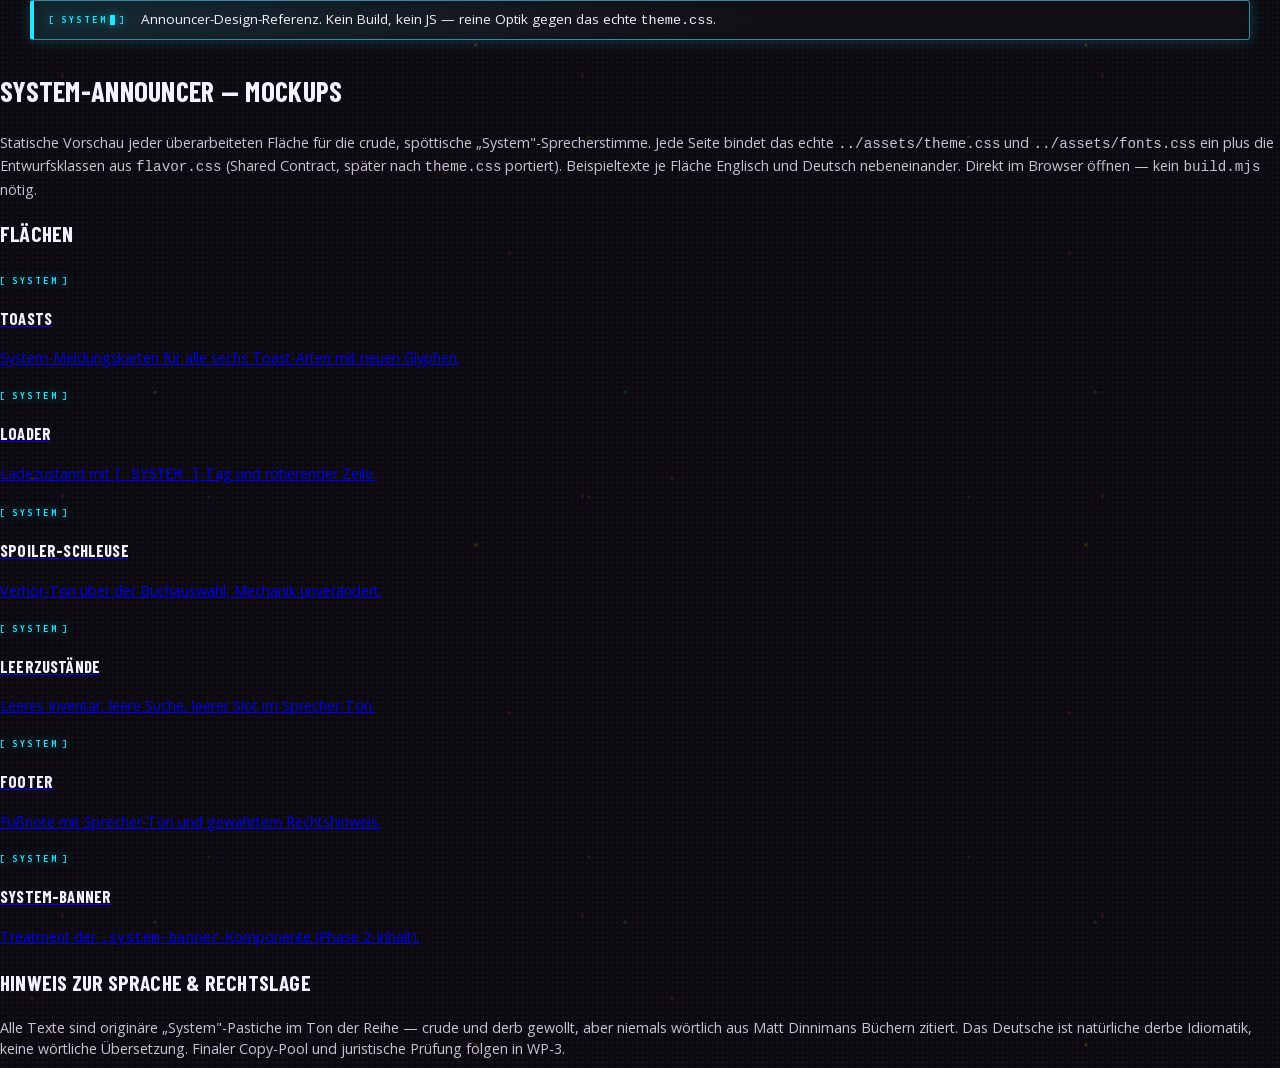
==== commit a3b3cd4f: "feat(theme): WP-7 System announcer visual identity in theme.css Co-Authored-By: Claude Fable 5 <nore" ====
--- a/mockups/index.html
+++ b/mockups/index.html
@@ -6,7 +6,6 @@
     <title>System-Announcer — Mockup-Galerie</title>
     <link rel="stylesheet" href="../assets/fonts.css" />
     <link rel="stylesheet" href="../assets/theme.css" />
-    <link rel="stylesheet" href="flavor.css" />
   </head>
   <body>
     <div class="mock-page">
--- a/assets/theme.css
+++ b/assets/theme.css
@@ -933,25 +933,142 @@
   max-width: min(340px, 86vw);
 }
 
+/* ═══════════════════════════════════════════════════════════════════════
+   System announcer identity (WP-7)
+
+   Portiert (kopiert) aus dem Shared Contract in mockups/flavor.css. Das
+   "System" ist eine fremde, spöttische Spielleiter-Stimme, die sich über die
+   Blacklight-Oberfläche legt. Ihr Erkennungszeichen ist ein monospaces,
+   neonblaues "[ SYSTEM ]"-Label (var(--blue), var(--data)) mit Klammern und
+   blinkendem Caret. Die bandtypische Neonfarbe bleibt pro Ereignis erhalten
+   (Toast-Kind-Farbe an der linken Schiene). Nutzt ausschließlich vorhandene
+   Theme-Variablen (--book-1..8, --blue, --crimson, --amber, Raritätsfarben)
+   und Inline-SVG — keine externen/Raster-Assets. Neue Animationen sind unten
+   im bestehenden @media (prefers-reduced-motion: reduce)-Block stillgelegt.
+   ═══════════════════════════════════════════════════════════════════════ */
+
+/* --------------------------------------------------------- Kern: SYSTEM-Tag */
+
+/* Das "[ SYSTEM ]"-Chip — die wiederkehrende Identität auf allen Flächen. */
+.system-tag {
+  display: inline-flex;
+  align-items: center;
+  gap: 0.4em;
+  font-family: var(--data);
+  font-weight: 700;
+  font-size: 0.66rem;
+  letter-spacing: 0.28em;
+  text-transform: uppercase;
+  color: var(--blue);
+  text-shadow: 0 0 10px color-mix(in srgb, var(--blue) 55%, transparent);
+}
+
+/* Neon-Klammern rahmen das Wort wie einen Terminal-Prompt. */
+.system-tag::before {
+  content: "[";
+  color: color-mix(in srgb, var(--blue) 70%, var(--ink-3));
+}
+.system-tag::after {
+  content: "]";
+  color: color-mix(in srgb, var(--blue) 70%, var(--ink-3));
+}
+
+/* Blinkender Terminal-Caret hinter dem Wort (nur in der --caret-Variante). */
+.system-tag--caret .system-caret {
+  width: 0.5em;
+  height: 1em;
+  margin-left: -0.1em;
+  background: var(--blue);
+  box-shadow: 0 0 8px color-mix(in srgb, var(--blue) 60%, transparent);
+  animation: systemblink 1.1s steps(1) infinite;
+}
+
+@keyframes systemblink {
+  50% {
+    opacity: 0;
+  }
+}
+
+/* ------------------------------------------------------------- System-Banner */
+
+/* Eigenständige Sprecher-Leiste. Jetzt gebaut, Inhalt erst Phase 2 —
+   deshalb bewusst zurückhaltend, als schmaler Overlay-Streifen. */
+.system-banner {
+  display: flex;
+  align-items: center;
+  gap: 0.9rem;
+  max-width: 1220px;
+  margin: 0 auto;
+  padding: 0.6rem 1rem;
+  background: linear-gradient(
+    90deg,
+    color-mix(in srgb, var(--blue) 14%, var(--card)),
+    var(--card) 60%
+  );
+  border: 1px solid color-mix(in srgb, var(--blue) 45%, var(--rule-strong));
+  border-left: 4px solid var(--blue);
+  border-radius: 3px;
+  box-shadow:
+    0 0 16px color-mix(in srgb, var(--blue) 22%, transparent),
+    inset 0 0 30px rgba(0, 0, 0, 0.4);
+}
+
+.system-banner .system-tag {
+  flex-shrink: 0;
+}
+
+.system-banner-body {
+  font-family: var(--body);
+  font-size: 0.9rem;
+  color: var(--ink);
+  line-height: 1.35;
+}
+
+/* ------------------------------------------------ Toast als System-Meldung */
+
+/* Jeder Toast wird eine "System-Benachrichtigung": monospacer SYSTEM-Header,
+   glühende kind-farbige Schiene links, darunter Kind-Label + Flavor-Zeile.
+   --kind trägt die Ereignisfarbe; die Kind-Klassen setzen nur diese Variable.
+   Löst die frühere .toast-Optik ab, behält aber die Ein-/Ausblend-Animation
+   (toastin/toastout) des Themes. */
 .toast {
-  display: flex;
-  align-items: center;
-  gap: 0.65rem;
-  background: var(--card);
+  --kind: var(--amber);
+  --d: 0ms;
+  display: flex;
+  align-items: stretch;
+  gap: 0.7rem;
+  position: relative;
+  overflow: hidden;
+  background: linear-gradient(
+    180deg,
+    color-mix(in srgb, var(--blue) 6%, var(--card)),
+    var(--card)
+  );
   border: 1px solid var(--rule-strong);
-  border-left: 5px solid var(--amber);
+  border-left: none; /* Schiene übernimmt ::before */
   border-radius: 3px;
-  padding: 0.6rem 0.9rem 0.6rem 0.7rem;
+  padding: 0.6rem 0.9rem 0.6rem 1rem;
   box-shadow:
-    0 0 18px rgba(255, 198, 10, 0.2),
+    0 0 18px color-mix(in srgb, var(--kind) 22%, transparent),
     0 10px 26px rgba(0, 0, 0, 0.55);
-  --d: 0ms;
   animation:
     toastin 0.35s cubic-bezier(0.2, 0.9, 0.3, 1.2) backwards,
     toastout 0.4s ease-in forwards;
   animation-delay: var(--d), calc(2.9s + var(--d));
 }
 
+/* Glühende Ereignis-Schiene links — ersetzt das border-left des Themes. */
+.toast::before {
+  content: "";
+  position: absolute;
+  top: 0;
+  left: 0;
+  bottom: 0;
+  width: 5px;
+  background: var(--kind);
+  box-shadow: 0 0 12px color-mix(in srgb, var(--kind) 70%, transparent);
+}
+
 @keyframes toastin {
   0% {
     opacity: 0;
@@ -971,47 +1088,201 @@
 }
 
 .toast-icon {
-  color: var(--ink);
+  align-self: center;
+  color: var(--kind);
   display: grid;
   place-items: center;
   flex-shrink: 0;
-}
-
+  filter: drop-shadow(0 0 6px color-mix(in srgb, var(--kind) 55%, transparent));
+}
+
+.toast-icon svg {
+  width: 26px;
+  height: 26px;
+  display: block;
+}
+
+.toast-copy {
+  min-width: 0;
+  display: flex;
+  flex-direction: column;
+  gap: 0.15rem;
+}
+
+/* Monospacer SYSTEM-Header — das Erkennungszeichen der Stimme. */
+.toast-sys {
+  display: inline-flex;
+  align-items: center;
+  gap: 0.3rem;
+  font-family: var(--data);
+  font-weight: 700;
+  font-size: 0.56rem;
+  letter-spacing: 0.26em;
+  text-transform: uppercase;
+  color: var(--blue);
+  text-shadow: 0 0 8px color-mix(in srgb, var(--blue) 50%, transparent);
+}
+
+.toast-sys::before {
+  content: "▎";
+  color: var(--blue);
+  opacity: 0.8;
+}
+
+/* Kind-Label ("LEVEL UP", "ITEM") in der Ereignisfarbe. */
 .toast-head {
   font-family: var(--data);
   font-weight: 700;
   font-size: 0.66rem;
   letter-spacing: 0.16em;
   text-transform: uppercase;
-  color: var(--amber-deep);
-}
-
+  color: var(--kind);
+}
+
+/* Die eigentliche spöttische Flavor-Zeile. */
 .toast-body {
+  font-family: var(--body);
   font-size: 0.85rem;
   color: var(--ink);
   line-height: 1.3;
 }
 
+/* Pro Kind nur die Ereignisfarbe setzen — alles andere erbt. */
 .toast-level_up {
-  border-left-color: var(--crimson);
+  --kind: var(--crimson);
+}
+.toast-item_gained {
+  --kind: var(--r-epic);
+}
+.toast-achievement {
+  --kind: var(--amber);
+}
+.toast-title_gained {
+  --kind: var(--r-unique);
+}
+.toast-spell_gained {
+  --kind: var(--r-rare);
+}
+.toast-floor_change {
+  --kind: var(--acid);
+}
+
+/* --------------------------------------------------------------- Loader */
+
+/* Der Loader spricht jetzt: SYSTEM-Tag oben, darunter die rotierende Zeile.
+   .loading behält Pulsieren + Zentrierung aus dem Theme; wir stapeln vertikal. */
+.loading.system-loading {
+  flex-direction: column;
+  gap: 1rem;
+  text-align: center;
+  padding: 2rem 1.2rem;
+  animation: none; /* Puls wandert auf die Textzeile, Tag bleibt ruhig */
+}
+
+.system-loading .system-loader-line {
+  font-family: var(--display);
+  text-transform: uppercase;
+  letter-spacing: 0.08em;
+  color: var(--ink-2);
+  font-size: 1.2rem;
+  max-width: 30ch;
+  line-height: 1.25;
+  animation: pulse 1.6s ease-in-out infinite;
+}
+
+/* ------------------------------------------------------- Spoiler-Schleuse */
+
+/* Die Schleuse bekommt einen SYSTEM-Kopf über der Frage — der Sprecher
+   verhört den Leser, wie weit er im Crawl steckt. */
+.gate-card.system-gate {
+  border-color: var(--blue);
   box-shadow:
-    0 0 18px rgba(255, 46, 204, 0.25),
-    0 10px 26px rgba(0, 0, 0, 0.55);
-}
-
-.toast-level_up .toast-head {
-  color: var(--crimson);
-}
-
-.toast-item_gained {
-  border-left-color: var(--r-epic);
-  box-shadow:
-    0 0 18px rgba(200, 107, 255, 0.25),
-    0 10px 26px rgba(0, 0, 0, 0.55);
-}
-
-.toast-item_gained .toast-head {
-  color: var(--r-epic);
+    0 0 28px color-mix(in srgb, var(--blue) 22%, transparent),
+    0 18px 44px rgba(0, 0, 0, 0.6);
+}
+
+.system-gate .system-gate-head {
+  display: flex;
+  justify-content: center;
+  margin-bottom: 0.3rem;
+}
+
+/* Die spöttische Sprecher-Zeile unter der eigentlichen Frage. */
+.system-gate .system-gate-line {
+  font-family: var(--body);
+  color: var(--ink-2);
+  font-size: 0.9rem;
+  line-height: 1.45;
+  margin: 0.6rem auto 0;
+  max-width: 42ch;
+}
+
+/* ----------------------------------------------------------- leere Flächen */
+
+/* Leerer Ausrüstungs-Slot / leeres Inventar mit spöttischer Zeile.
+   .slot.empty existiert im Theme; wir hängen die System-Stimme an. */
+.slot.empty.system-empty {
+  flex-direction: column;
+  align-items: flex-start;
+  justify-content: center;
+  gap: 0.35rem;
+}
+
+.system-empty .system-empty-tag {
+  font-family: var(--data);
+  font-weight: 700;
+  font-size: 0.54rem;
+  letter-spacing: 0.24em;
+  text-transform: uppercase;
+  color: color-mix(in srgb, var(--blue) 70%, var(--ink-4));
+}
+
+.system-empty .system-empty-line {
+  font-family: var(--body);
+  font-style: italic;
+  font-size: 0.8rem;
+  color: var(--ink-3);
+  line-height: 1.35;
+}
+
+/* Freistehender Leerzustand (Suche/Inventar-Panel), größer als ein Slot. */
+.system-empty-block {
+  display: flex;
+  flex-direction: column;
+  gap: 0.5rem;
+  align-items: center;
+  text-align: center;
+  padding: 1.8rem 1.2rem;
+  background: var(--inset);
+  border: 1px dashed var(--rule-strong);
+  border-radius: 4px;
+  color: var(--ink-3);
+}
+
+.system-empty-block .system-empty-line {
+  font-size: 0.9rem;
+  max-width: 34ch;
+}
+
+/* ---------------------------------------------------------------- Footer */
+
+/* Die Fußnote spricht im Sprecher-Ton, behält aber ihre dezente Größe. */
+.footer-note.system-footer {
+  display: flex;
+  flex-direction: column;
+  align-items: center;
+  gap: 0.35rem;
+}
+
+.system-footer .system-footer-line {
+  color: var(--ink-3);
+  font-size: 0.72rem;
+  line-height: 1.55;
+  max-width: 64ch;
+}
+
+.system-footer .system-tag {
+  font-size: 0.56rem;
 }
 
 /* ------------------------------------------------ timeline: die Sendeleiste
@@ -1640,4 +1911,10 @@
     animation-duration: 0.01ms !important;
     transition-duration: 0.01ms !important;
   }
-}
+
+  /* Neue System-Animationen zusätzlich explizit stilllegen (WP-7). */
+  .system-tag--caret .system-caret,
+  .system-loading .system-loader-line {
+    animation: none;
+  }
+}
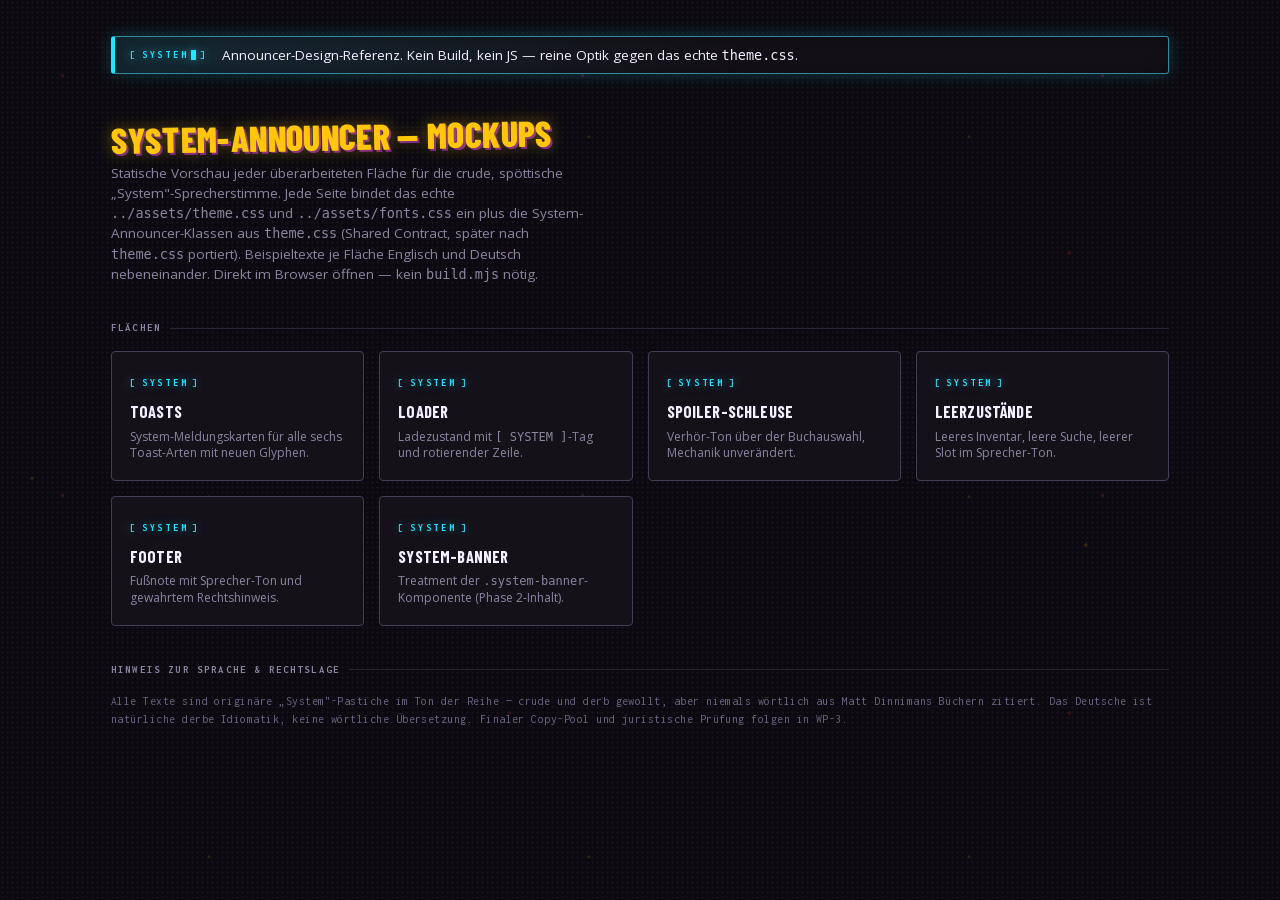
==== commit 4cb275f2: "fix(mockups): restore .mock-* layout helpers in mock.css after flavor.css removal Co-Authored-By: Cl" ====
--- a/mockups/index.html
+++ b/mockups/index.html
@@ -6,6 +6,7 @@
     <title>System-Announcer — Mockup-Galerie</title>
     <link rel="stylesheet" href="../assets/fonts.css" />
     <link rel="stylesheet" href="../assets/theme.css" />
+  <link rel="stylesheet" href="mock.css">
   </head>
   <body>
     <div class="mock-page">
@@ -22,7 +23,7 @@
         Statische Vorschau jeder überarbeiteten Fläche für die crude, spöttische
         „System"-Sprecherstimme. Jede Seite bindet das echte
         <code>../assets/theme.css</code> und <code>../assets/fonts.css</code> ein
-        plus die Entwurfsklassen aus <code>flavor.css</code> (Shared Contract,
+        plus die System-Announcer-Klassen aus <code>theme.css</code> (Shared Contract,
         später nach <code>theme.css</code> portiert). Beispieltexte je Fläche
         Englisch und Deutsch nebeneinander. Direkt im Browser öffnen — kein
         <code>build.mjs</code> nötig.
--- a/mockups/mock.css
+++ b/mockups/mock.css
@@ -0,0 +1,195 @@
+/* =========================================================================
+   Mockup-Layout-Hilfen (.mock-*) — NUR fuer die mockups/*.html Galerie.
+   Nicht Teil des Shared Contracts, wird NIE nach theme.css portiert.
+   Ausgelagert aus der geloeschten mockups/flavor.css (WP-7 Follow-up).
+   ========================================================================= */
+
+.mock-page {
+  max-width: 1100px;
+  margin: 0 auto;
+  padding: 2.4rem 1.4rem 5rem;
+}
+
+.mock-title {
+  font-family: var(--display);
+  font-weight: 800;
+  text-transform: uppercase;
+  color: var(--amber);
+  font-size: clamp(1.6rem, 4vw, 2.4rem);
+  transform: rotate(-1deg);
+  text-shadow:
+    0 0 16px rgba(255, 198, 10, 0.4),
+    2px 2px 0 #7a1f8f;
+  margin: 0 0 0.3rem;
+}
+
+.mock-lead {
+  color: var(--ink-3);
+  font-size: 0.9rem;
+  margin: 0 0 2rem;
+  max-width: 60ch;
+  line-height: 1.5;
+}
+
+.mock-section {
+  margin: 2.4rem 0 0;
+}
+
+.mock-section > h2 {
+  font-family: var(--data);
+  font-size: 0.72rem;
+  font-weight: 700;
+  letter-spacing: 0.2em;
+  text-transform: uppercase;
+  color: var(--ink-3);
+  display: flex;
+  align-items: center;
+  gap: 0.6rem;
+  margin: 0 0 1rem;
+}
+
+.mock-section > h2::after {
+  content: "";
+  flex: 1;
+  height: 1px;
+  background: var(--rule);
+}
+
+/* EN/DE nebeneinander. */
+.mock-pair {
+  display: grid;
+  grid-template-columns: 1fr 1fr;
+  gap: 1rem;
+  margin-bottom: 1rem;
+}
+
+@media (max-width: 720px) {
+  .mock-pair {
+    grid-template-columns: 1fr;
+  }
+}
+
+.mock-lang {
+  position: relative;
+}
+
+.mock-lang > .mock-flag {
+  position: absolute;
+  top: -0.6rem;
+  left: 0.6rem;
+  z-index: 5;
+  font-family: var(--data);
+  font-size: 0.56rem;
+  font-weight: 700;
+  letter-spacing: 0.18em;
+  text-transform: uppercase;
+  color: var(--black);
+  background: var(--mint);
+  padding: 0.12rem 0.45rem;
+  border-radius: 2px;
+}
+
+.mock-lang[data-lang="de"] > .mock-flag {
+  background: var(--amber);
+}
+
+/* Bühne für ein einzelnes Bauteil — dunkler Rahmen wie im echten Layout. */
+.mock-stage {
+  position: relative;
+  background: var(--paper);
+  border: 1px solid var(--rule);
+  border-radius: 4px;
+  padding: 1.4rem;
+  min-height: 90px;
+  display: flex;
+  align-items: center;
+  justify-content: center;
+  overflow: hidden;
+}
+
+/* Toast-Bühne: Toasts sind fixed positioniert — im Mockup statisch zeigen. */
+.mock-stage .toasts {
+  position: static;
+  max-width: 100%;
+  width: 100%;
+}
+
+.mock-stage .toast {
+  animation: none; /* im Mockup nicht ein-/ausblenden */
+}
+
+/* Loader/Gate-Bühne braucht Höhe. */
+.mock-stage.tall {
+  min-height: 220px;
+  display: block;
+  padding: 0;
+}
+
+.mock-stage.tall .loading {
+  min-height: 220px;
+}
+
+.mock-note {
+  font-size: 0.78rem;
+  color: var(--ink-4);
+  font-family: var(--data);
+  letter-spacing: 0.04em;
+  margin: 0.2rem 0 1.4rem;
+  line-height: 1.5;
+}
+
+/* Galerie-Kacheln auf index.html. */
+.mock-gallery {
+  display: grid;
+  grid-template-columns: repeat(auto-fill, minmax(220px, 1fr));
+  gap: 1rem;
+}
+
+.mock-card {
+  display: block;
+  text-decoration: none;
+  background: var(--card);
+  border: 1px solid var(--rule-strong);
+  border-radius: 4px;
+  padding: 1.2rem;
+  transition:
+    border-color 0.15s,
+    transform 0.15s,
+    box-shadow 0.15s;
+}
+
+.mock-card:hover {
+  border-color: var(--blue);
+  transform: translate(-2px, -2px);
+  box-shadow: 0 0 16px color-mix(in srgb, var(--blue) 30%, transparent);
+}
+
+.mock-card h3 {
+  margin: 0.5rem 0 0.3rem;
+  font-size: 1.1rem;
+  color: var(--ink);
+}
+
+.mock-card p {
+  margin: 0;
+  color: var(--ink-3);
+  font-size: 0.8rem;
+  line-height: 1.4;
+}
+
+.mock-back {
+  display: inline-flex;
+  align-items: center;
+  gap: 0.4rem;
+  font-family: var(--data);
+  font-size: 0.7rem;
+  letter-spacing: 0.12em;
+  text-transform: uppercase;
+  color: var(--blue);
+  text-decoration: none;
+  margin-bottom: 1.4rem;
+}
+
+.mock-back:hover {
+  text-decoration: underline;
+}
